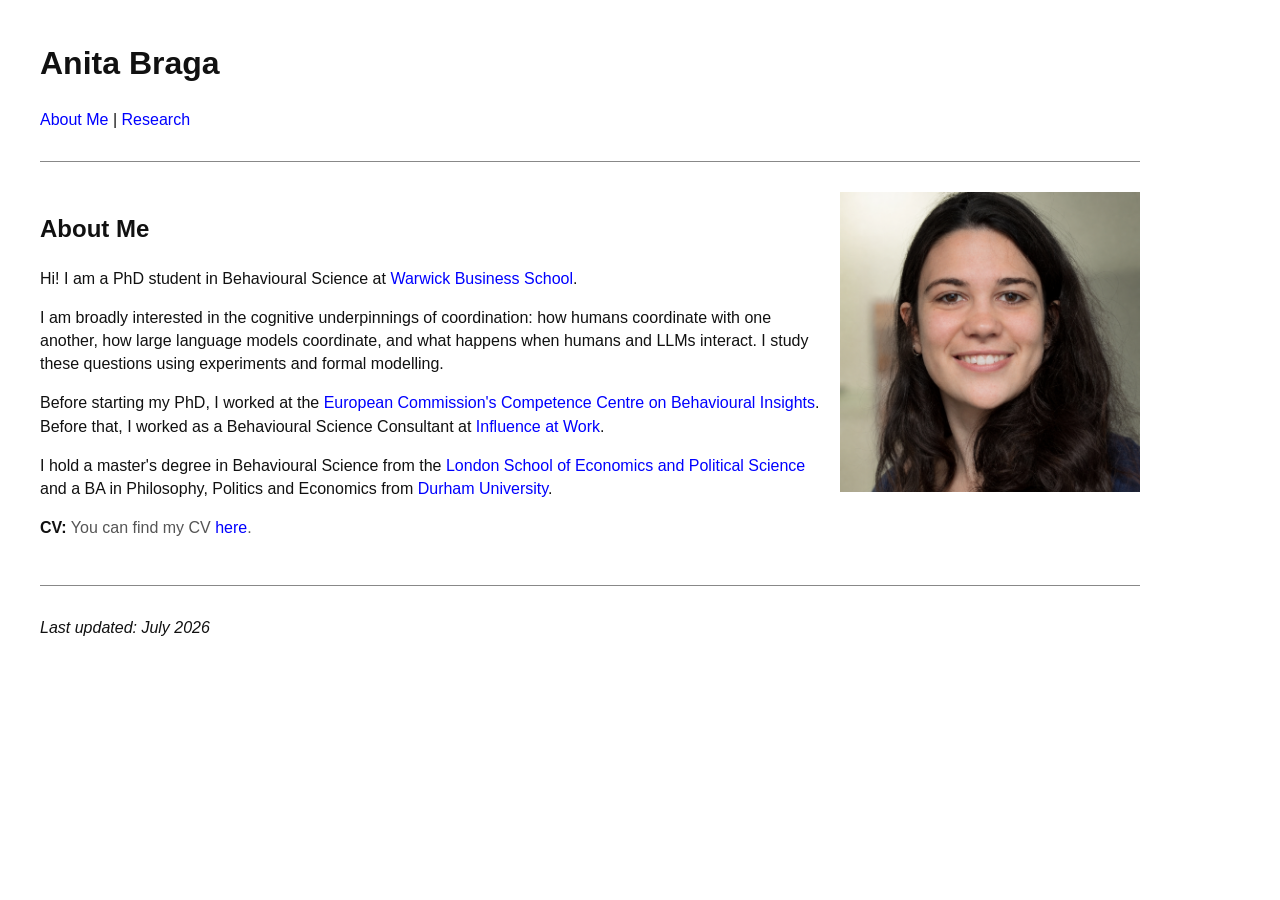
==== index.html @ 1c5c52c4 "First commit" ====
<!DOCTYPE html>
<html lang="en">
<head>
    <meta charset="utf-8">
    <meta name="viewport" content="width=device-width, initial-scale=1">
    <meta name="description" content="Anita Braga is a PhD student in Behavioural Science at Warwick Business School.">
    <title>Anita Braga</title>
    <link rel="stylesheet" href="styles.css">
</head>
<body>
    <main>
        <h1>Anita Braga</h1>

        <nav aria-label="Main navigation">
            <a href="index.html" aria-current="page">About Me</a>
            <span aria-hidden="true"> | </span>
            <a href="research.html">Research</a>
        </nav>

        <hr>

        <div class="profile">
            <div class="profile-text">
                <h2>About Me</h2>

                <p>Hi! I am a PhD student in Behavioural Science at <a href="https://www.wbs.ac.uk/research/subject-groups/bs/">Warwick Business School</a>.</p>

                <p>I am broadly interested in the cognitive underpinnings of coordination: how humans coordinate with one another, how large language models coordinate, and what happens when humans and LLMs interact. I study these questions using experiments and formal modelling.</p>

                <p>Before starting my PhD, I worked at the <a href="https://knowledge4policy.ec.europa.eu/behavioural-insights_en">European Commission's Competence Centre on Behavioural Insights</a>. Before that, I worked as a Behavioural Science Consultant at <a href="https://www.influenceatwork.com/">Influence at Work</a>.</p>

                <p>I hold a master's degree in Behavioural Science from the <a href="https://www.lse.ac.uk/PBS/Study/MSc/MSc-Behavioural-Science">London School of Economics and Political Science</a> and a BA in Philosophy, Politics and Economics from <a href="https://www.durham.ac.uk/">Durham University</a>.</p>

                <p><span class="label">CV:</span> <span class="muted">You can find my CV <a href="anita-braga-cv.pdf">here</a>.</span></p>
            </div>

            <div class="photo">
                <img src="anita-braga.png" alt="Portrait of Anita Braga" width="300" height="300">
            </div>
        </div>

        <hr>

        <p><i>Last updated: July 2026</i></p>
    </main>
</body>
</html>
---- styles.css ----
:root {
    color-scheme: light;
}

body {
    margin: 40px;
    color: #111;
    background: #fff;
    font-family: Arial, sans-serif;
    line-height: 1.45;
}

main {
    max-width: 1100px;
}

a {
    color: blue;
    text-decoration: none;
}

a:hover,
a:focus {
    text-decoration: underline;
}

hr {
    margin: 30px 0;
    border: 0;
    border-top: 1px solid #888;
}

.profile {
    display: grid;
    grid-template-columns: minmax(0, 1fr) 300px;
    gap: 20px;
    align-items: start;
}

.photo img {
    display: block;
    width: 300px;
    max-width: 100%;
    height: auto;
}

.label {
    font-weight: bold;
}

.muted {
    color: #555;
}

@media (max-width: 720px) {
    body {
        margin: 24px;
    }

    .profile {
        grid-template-columns: 1fr;
    }

    .photo {
        grid-row: 1;
    }
}
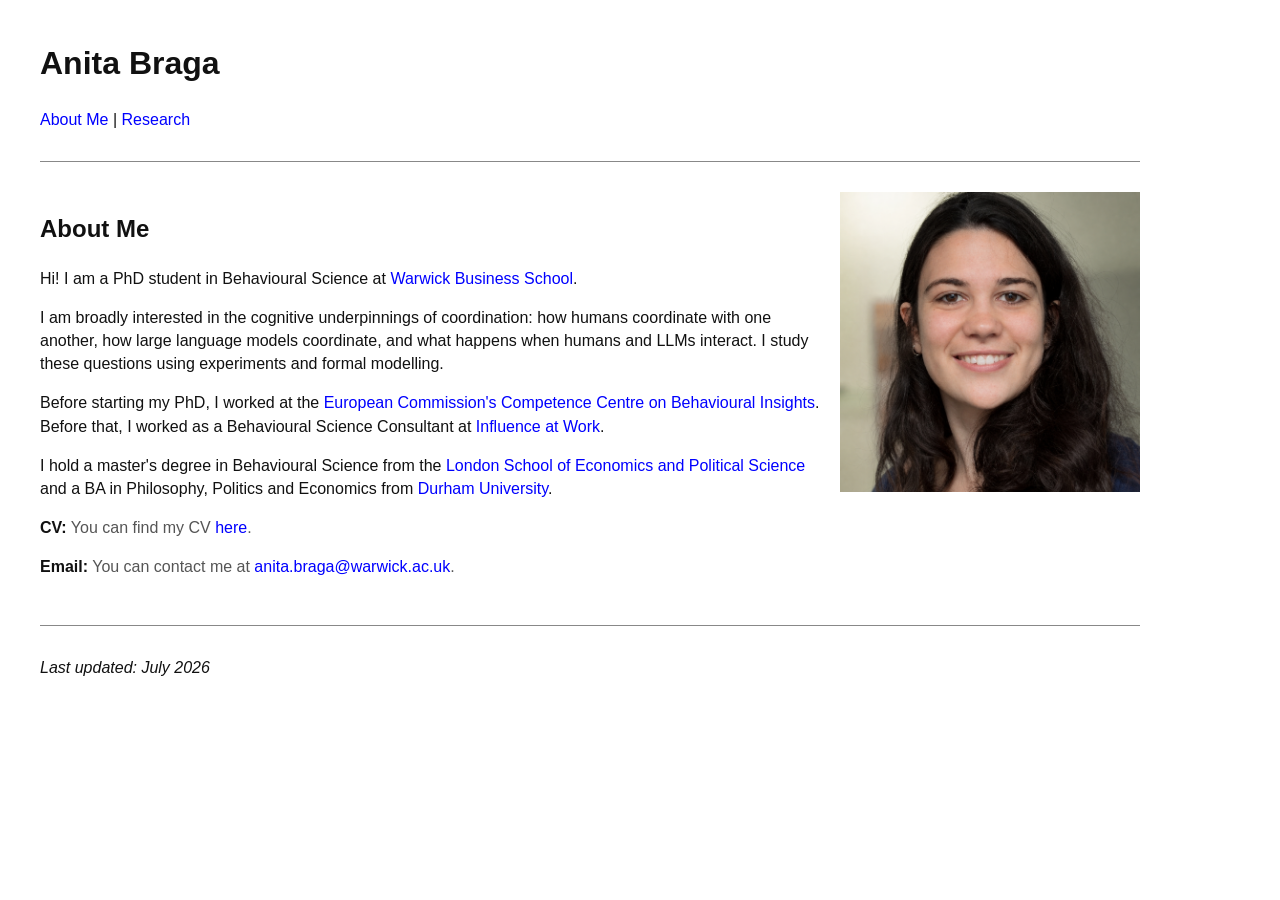
==== commit 7ff61f00: "Update mail" ====
--- a/index.html
+++ b/index.html
@@ -31,7 +31,8 @@
 
                 <p>I hold a master's degree in Behavioural Science from the <a href="https://www.lse.ac.uk/PBS/Study/MSc/MSc-Behavioural-Science">London School of Economics and Political Science</a> and a BA in Philosophy, Politics and Economics from <a href="https://www.durham.ac.uk/">Durham University</a>.</p>
 
-                <p><span class="label">CV:</span> <span class="muted">You can find my CV <a href="anita-braga-cv.pdf">here</a>.</span></p>
+                <p><span class="label">CV:</span> <span class="muted">You can find my CV <a href="CV_Sept25.pdf">here</a>.</span></p>
+                <p><span class="label">Email:</span> <span class="muted">You can contact me at <a href="mailto:anita.braga@warwick.ac.uk">anita.braga@warwick.ac.uk</a>.</span></p>
             </div>
 
             <div class="photo">
